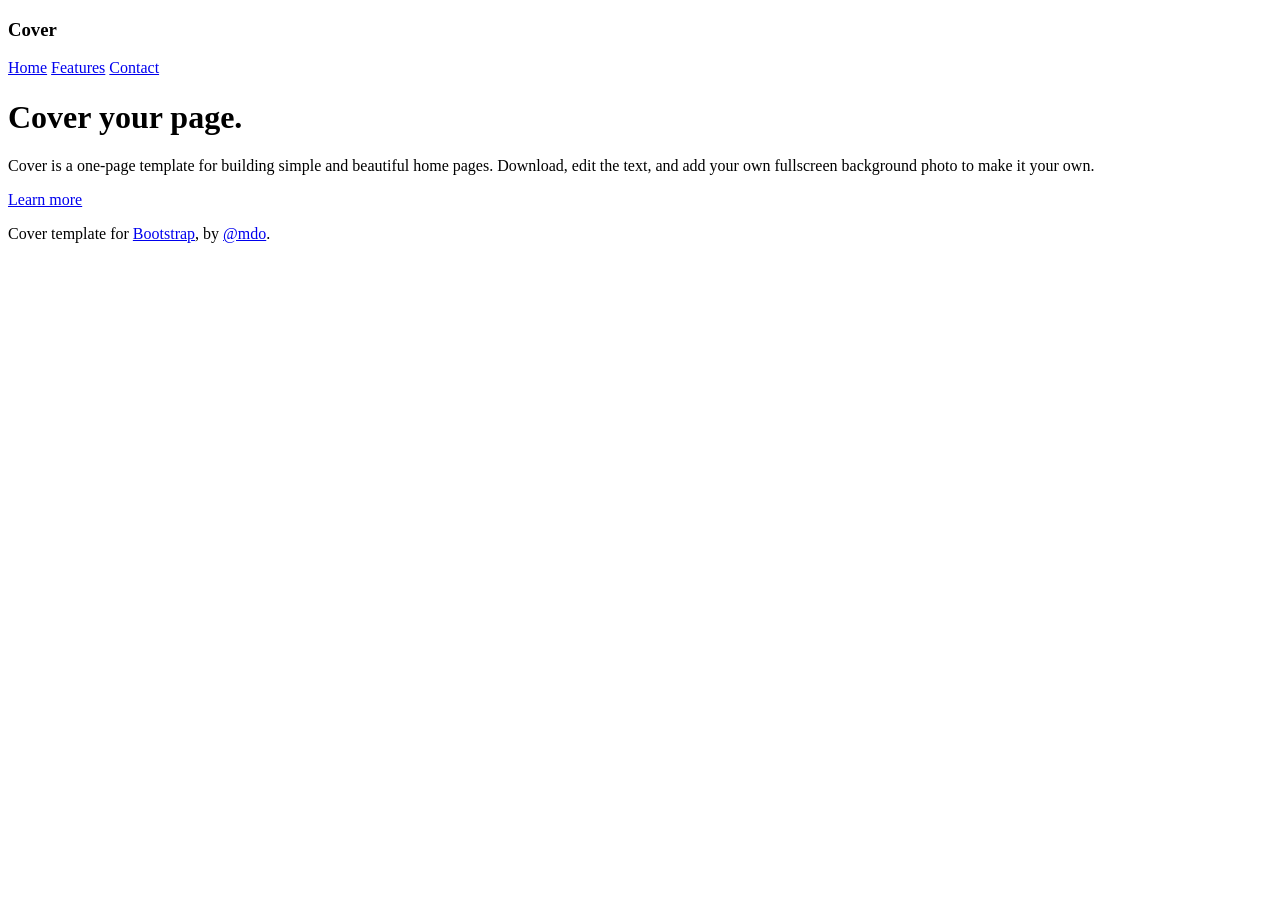
==== index.html @ f2c2c7a8 "Update index.html" ====
<!doctype html>
<html lang="en" class="h-100">
  <head>
    <meta charset="utf-8">
    <meta name="viewport" content="width=device-width, initial-scale=1">
    <meta name="description" content="">
    <meta name="author" content="Mark Otto, Jacob Thornton, and Bootstrap contributors">
    <meta name="generator" content="Hugo 0.84.0">
    <title>Cover Template · Bootstrap v5.0</title>

    <link rel="canonical" href="https://getbootstrap.com/docs/5.0/examples/cover/">

    

    <!-- Bootstrap core CSS -->
<link href="/cover.css" rel="stylesheet">

    <style>
      .bd-placeholder-img {
        font-size: 1.125rem;
        text-anchor: middle;
        -webkit-user-select: none;
        -moz-user-select: none;
        user-select: none;
      }

      @media (min-width: 768px) {
        .bd-placeholder-img-lg {
          font-size: 3.5rem;
        }
      }
    </style>

    
    <!-- Custom styles for this template -->
    <link href="cover.css" rel="stylesheet">
  </head>
  <body class="d-flex h-100 text-center text-white bg-dark">
    
<div class="cover-container d-flex w-100 h-100 p-3 mx-auto flex-column">
  <header class="mb-auto">
    <div>
      <h3 class="float-md-start mb-0">Cover</h3>
      <nav class="nav nav-masthead justify-content-center float-md-end">
        <a class="nav-link active" aria-current="page" href="#">Home</a>
        <a class="nav-link" href="#">Features</a>
        <a class="nav-link" href="#">Contact</a>
      </nav>
    </div>
  </header>

  <main class="px-3">
    <h1>Cover your page.</h1>
    <p class="lead">Cover is a one-page template for building simple and beautiful home pages. Download, edit the text, and add your own fullscreen background photo to make it your own.</p>
    <p class="lead">
      <a href="#" class="btn btn-lg btn-secondary fw-bold border-white bg-white">Learn more</a>
    </p>
  </main>

  <footer class="mt-auto text-white-50">
    <p>Cover template for <a href="https://getbootstrap.com/" class="text-white">Bootstrap</a>, by <a href="https://twitter.com/mdo" class="text-white">@mdo</a>.</p>
  </footer>
</div>


    
  </body>
</html>
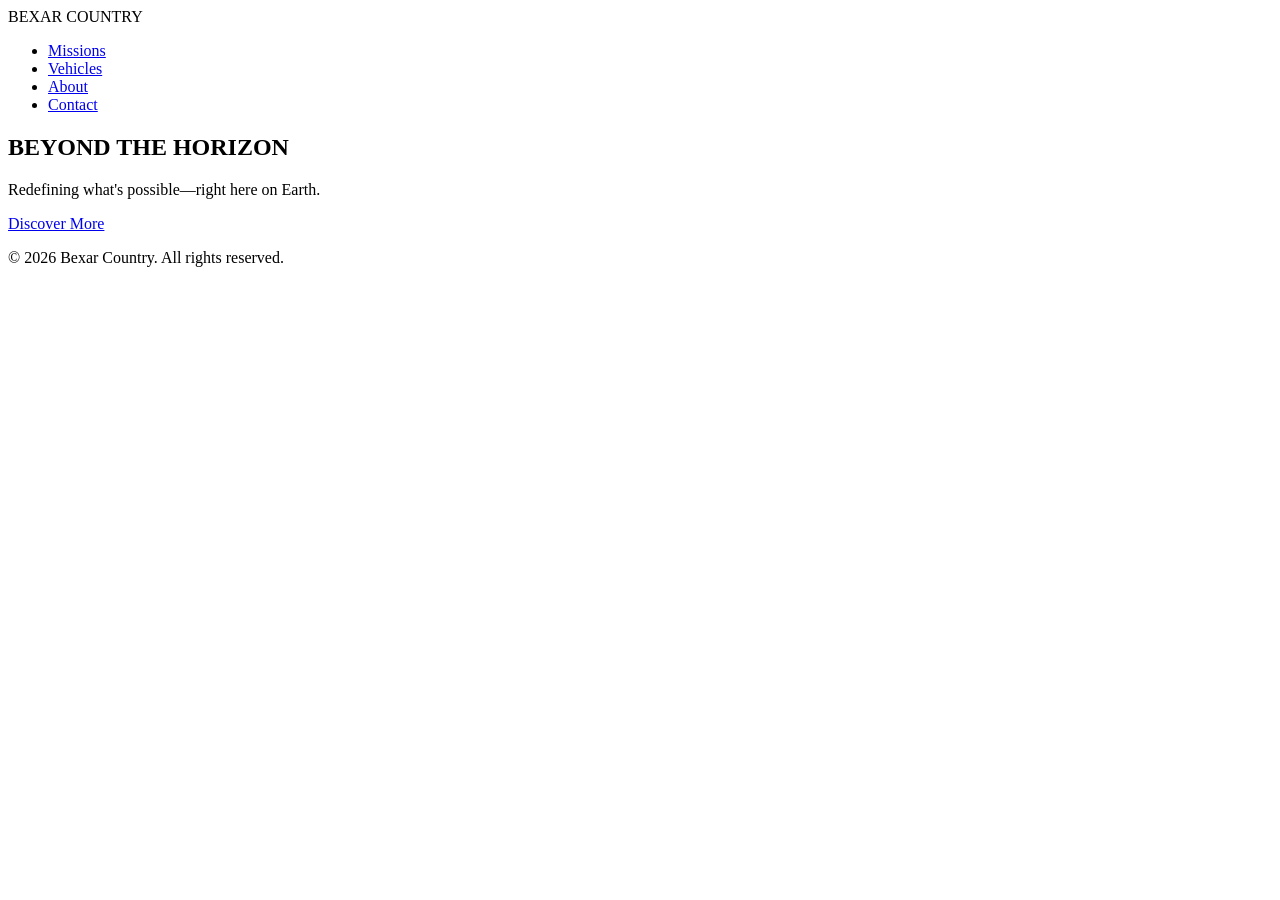
==== commit 7e61f15f: "Update index.html" ====
--- a/index.html
+++ b/index.html
@@ -1,68 +1,35 @@
-<!doctype html>
-<html lang="en" class="h-100">
-  <head>
-    <meta charset="utf-8">
-    <meta name="viewport" content="width=device-width, initial-scale=1">
-    <meta name="description" content="">
-    <meta name="author" content="Mark Otto, Jacob Thornton, and Bootstrap contributors">
-    <meta name="generator" content="Hugo 0.84.0">
-    <title>Cover Template · Bootstrap v5.0</title>
-
-    <link rel="canonical" href="https://getbootstrap.com/docs/5.0/examples/cover/">
-
-    
-
-    <!-- Bootstrap core CSS -->
-<link href="/cover.css" rel="stylesheet">
-
-    <style>
-      .bd-placeholder-img {
-        font-size: 1.125rem;
-        text-anchor: middle;
-        -webkit-user-select: none;
-        -moz-user-select: none;
-        user-select: none;
-      }
-
-      @media (min-width: 768px) {
-        .bd-placeholder-img-lg {
-          font-size: 3.5rem;
-        }
-      }
-    </style>
-
-    
-    <!-- Custom styles for this template -->
-    <link href="cover.css" rel="stylesheet">
-  </head>
-  <body class="d-flex h-100 text-center text-white bg-dark">
-    
-<div class="cover-container d-flex w-100 h-100 p-3 mx-auto flex-column">
-  <header class="mb-auto">
-    <div>
-      <h3 class="float-md-start mb-0">Cover</h3>
-      <nav class="nav nav-masthead justify-content-center float-md-end">
-        <a class="nav-link active" aria-current="page" href="#">Home</a>
-        <a class="nav-link" href="#">Features</a>
-        <a class="nav-link" href="#">Contact</a>
-      </nav>
-    </div>
+<!DOCTYPE html>
+<html lang="en">
+<head>
+  <meta charset="UTF-8" />
+  <meta name="viewport" content="width=device-width, initial-scale=1.0"/>
+  <title>Bexar Country | Explore the Edge</title>
+  <link rel="stylesheet" href="styles.css"/>
+  <link href="https://fonts.googleapis.com/css2?family=Inter:wght@300;400;600;700&display=swap" rel="stylesheet"/>
+</head>
+<body>
+  <header>
+    <nav>
+      <div class="logo">BEXAR COUNTRY</div>
+      <ul>
+        <li><a href="#">Missions</a></li>
+        <li><a href="#">Vehicles</a></li>
+        <li><a href="#">About</a></li>
+        <li><a href="#" class="btn">Contact</a></li>
+      </ul>
+    </nav>
   </header>
 
-  <main class="px-3">
-    <h1>Cover your page.</h1>
-    <p class="lead">Cover is a one-page template for building simple and beautiful home pages. Download, edit the text, and add your own fullscreen background photo to make it your own.</p>
-    <p class="lead">
-      <a href="#" class="btn btn-lg btn-secondary fw-bold border-white bg-white">Learn more</a>
-    </p>
-  </main>
+  <section class="hero">
+    <div class="hero-content">
+      <h1>BEYOND THE HORIZON</h1>
+      <p>Redefining what's possible—right here on Earth.</p>
+      <a href="#" class="btn primary">Discover More</a>
+    </div>
+  </section>
 
-  <footer class="mt-auto text-white-50">
-    <p>Cover template for <a href="https://getbootstrap.com/" class="text-white">Bootstrap</a>, by <a href="https://twitter.com/mdo" class="text-white">@mdo</a>.</p>
+  <footer>
+    <p>&copy; 2026 Bexar Country. All rights reserved.</p>
   </footer>
-</div>
-
-
-    
-  </body>
+</body>
 </html>
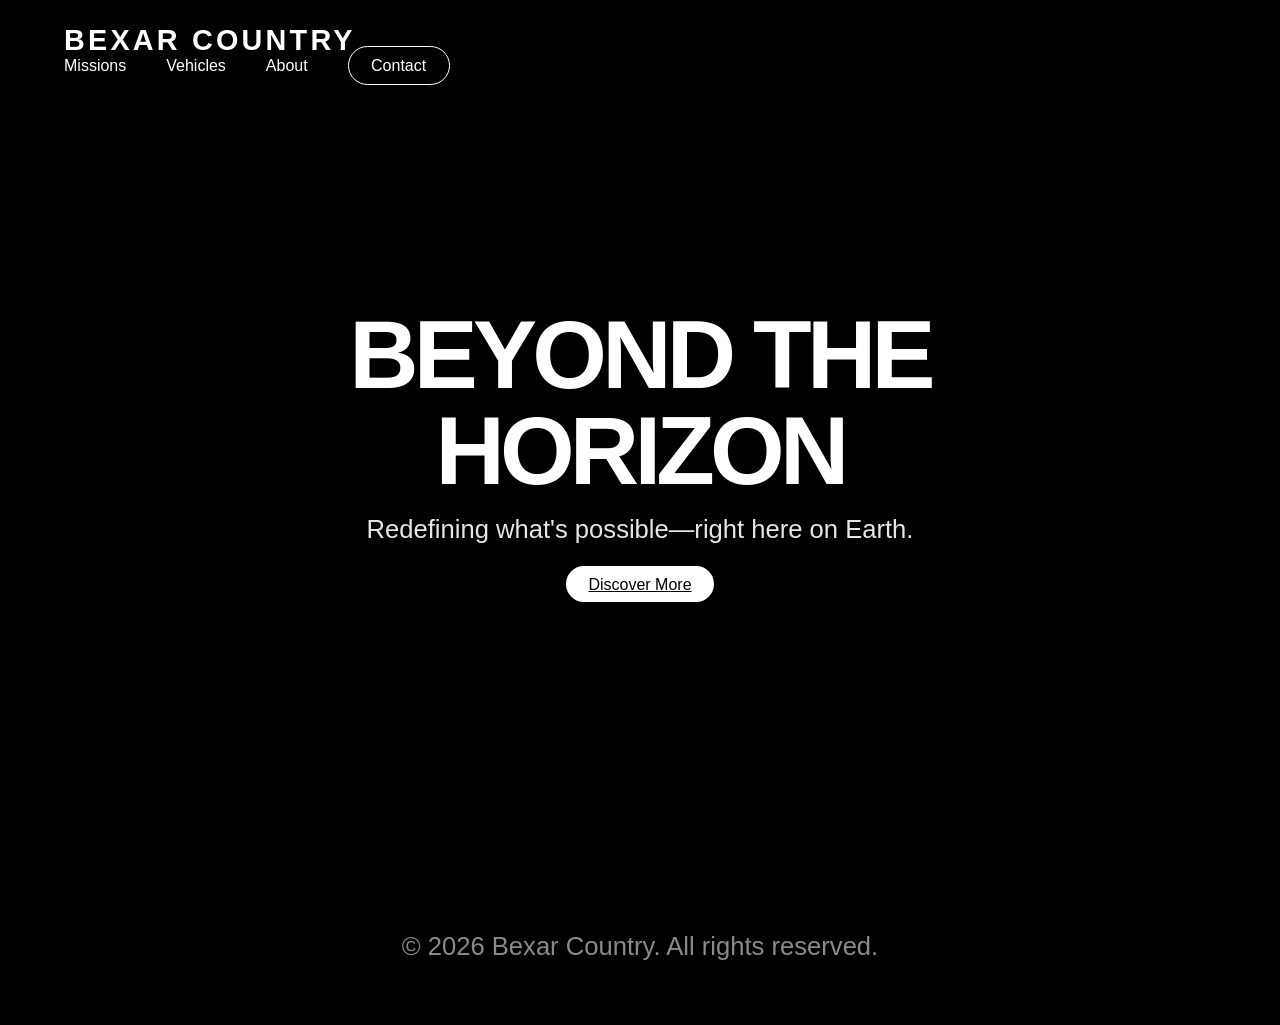
==== commit ff9bf589: "Update index.html" ====
--- a/index.html
+++ b/index.html
@@ -4,7 +4,7 @@
   <meta charset="UTF-8" />
   <meta name="viewport" content="width=device-width, initial-scale=1.0"/>
   <title>Bexar Country | Explore the Edge</title>
-  <link rel="stylesheet" href="styles.css"/>
+  <link rel="stylesheet" href="/styles.css"/>
   <link href="https://fonts.googleapis.com/css2?family=Inter:wght@300;400;600;700&display=swap" rel="stylesheet"/>
 </head>
 <body>
--- a/styles.css
+++ b/styles.css
@@ -0,0 +1,121 @@
+* {
+  margin: 0;
+  padding: 0;
+  box-sizing: border-box;
+}
+
+body {
+  font-family: 'Inter', sans-serif;
+  background: #000;
+  color: #fff;
+  overflow-x: hidden;
+}
+
+header {
+  position: fixed;
+  top: 0;
+  width: 100%;
+  padding: 1.5rem 5%;
+  display: flex;
+  justify-content: space-between;
+  align-items: center;
+  background: rgba(0,0,0,0.6);
+  backdrop-filter: blur(10px);
+  z-index: 100;
+}
+
+.logo {
+  font-size: 1.8rem;
+  font-weight: 700;
+  letter-spacing: 0.2rem;
+}
+
+nav ul {
+  display: flex;
+  list-style: none;
+  gap: 2.5rem;
+}
+
+nav a {
+  color: #fff;
+  text-decoration: none;
+  font-weight: 400;
+  transition: color 0.3s;
+}
+
+nav a:hover {
+  color: #ccc;
+}
+
+.btn {
+  padding: 0.6rem 1.4rem;
+  border: 1px solid #fff;
+  border-radius: 2rem;
+  background: transparent;
+  color: #fff;
+  cursor: pointer;
+  transition: all 0.3s;
+}
+
+.btn:hover {
+  background: #fff;
+  color: #000;
+}
+
+.primary {
+  background: #fff;
+  color: #000;
+  border: none;
+}
+
+.hero {
+  height: 100vh;
+  background: url('https://cdn.arstechnica.net/wp-content/uploads/2018/03/rocket1-1152x648.png') center/cover no-repeat;
+  display: flex;
+  align-items: center;
+  justify-content: center;
+  text-align: center;
+  position: relative;
+}
+
+.hero::before {
+  content: '';
+  position: absolute;
+  inset: 0;
+  background: linear-gradient(to bottom, rgba(0,0,0,0.4), rgba(0,0,0,0.7));
+}
+
+.hero-content {
+  position: relative;
+  z-index: 2;
+  max-width: 900px;
+  padding: 2rem;
+}
+
+h1 {
+  font-size: 6rem;
+  font-weight: 700;
+  margin-bottom: 1rem;
+  letter-spacing: -0.05em;
+  line-height: 1;
+}
+
+p {
+  font-size: 1.6rem;
+  font-weight: 300;
+  margin-bottom: 2rem;
+  opacity: 0.9;
+}
+
+footer {
+  padding: 2rem;
+  text-align: center;
+  font-size: 0.9rem;
+  opacity: 0.6;
+}
+
+/* Mobile tweaks */
+@media (max-width: 768px) {
+  h1 { font-size: 4rem; }
+  nav ul { gap: 1.5rem; font-size: 0.95rem; }
+}
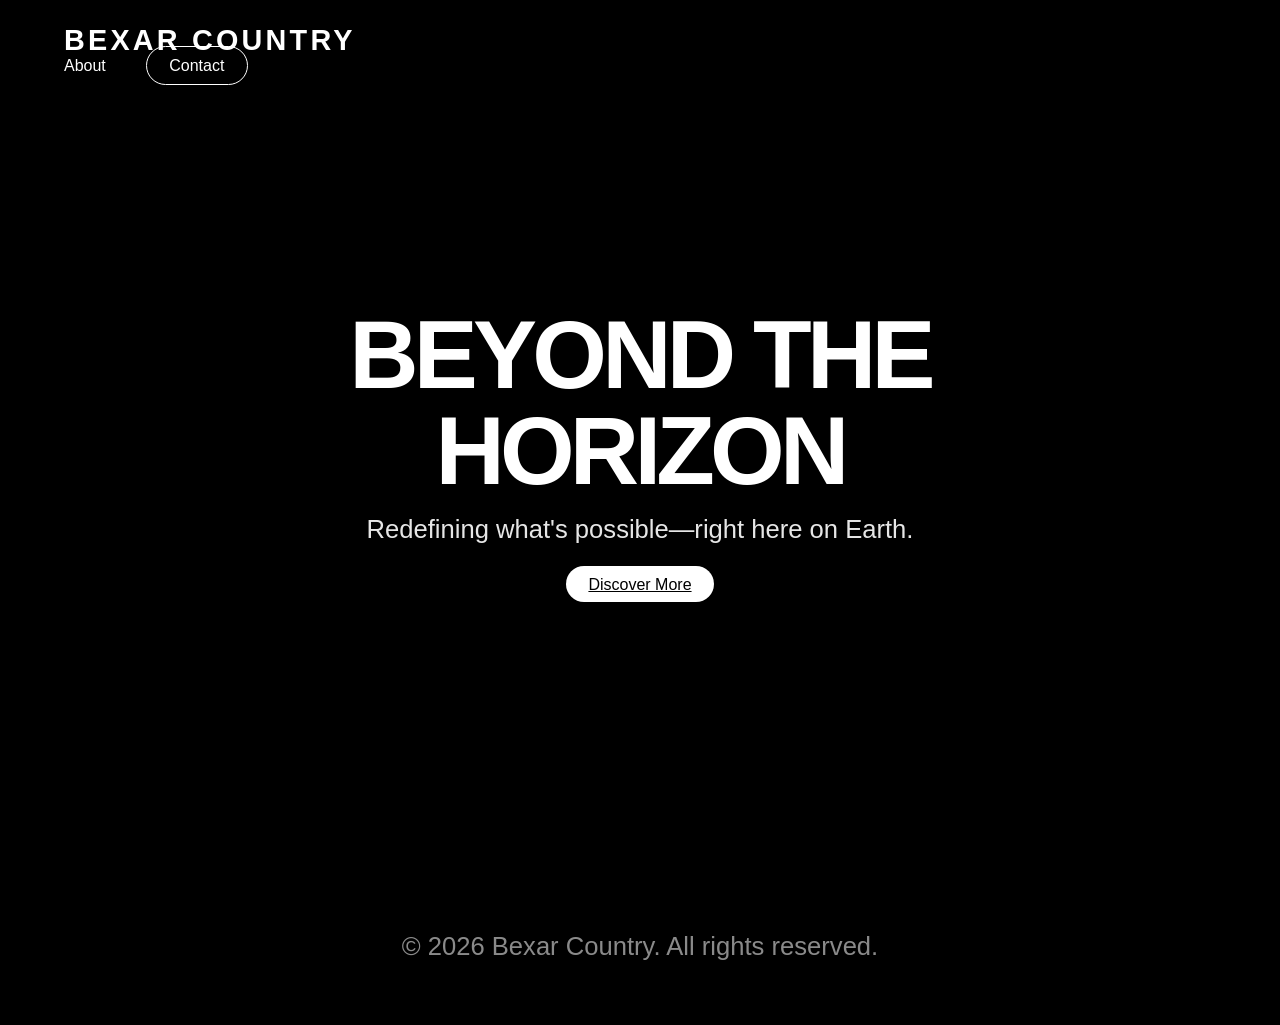
==== commit 5a638ae7: "Update index.html" ====
--- a/index.html
+++ b/index.html
@@ -12,8 +12,6 @@
     <nav>
       <div class="logo">BEXAR COUNTRY</div>
       <ul>
-        <li><a href="#">Missions</a></li>
-        <li><a href="#">Vehicles</a></li>
         <li><a href="#">About</a></li>
         <li><a href="#" class="btn">Contact</a></li>
       </ul>
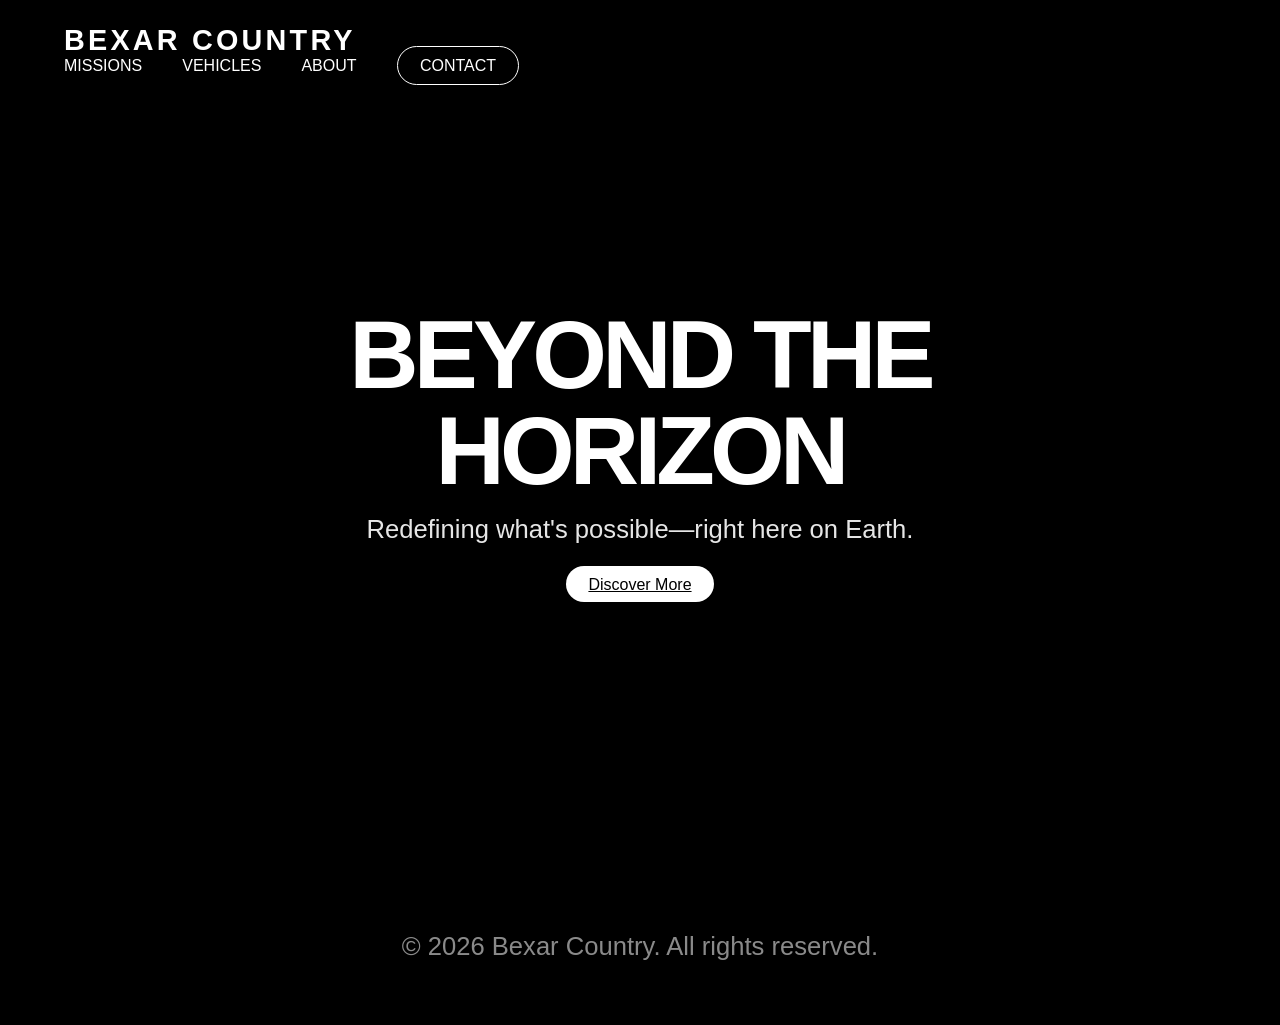
==== commit 063abbeb: "Update index.html" ====
--- a/index.html
+++ b/index.html
@@ -9,13 +9,15 @@
 </head>
 <body>
   <header>
-    <nav>
-      <div class="logo">BEXAR COUNTRY</div>
-      <ul>
-        <li><a href="#">About</a></li>
-        <li><a href="#" class="btn">Contact</a></li>
-      </ul>
-    </nav>
+   <nav>
+  <div class="logo">BEXAR COUNTRY</div>
+  <ul>
+    <li><a href="#">MISSIONS</a></li>
+    <li><a href="#">VEHICLES</a></li>
+    <li><a href="#">ABOUT</a></li>
+    <li><a href="#" class="btn">CONTACT</a></li>
+  </ul>
+</nav>
   </header>
 
   <section class="hero">
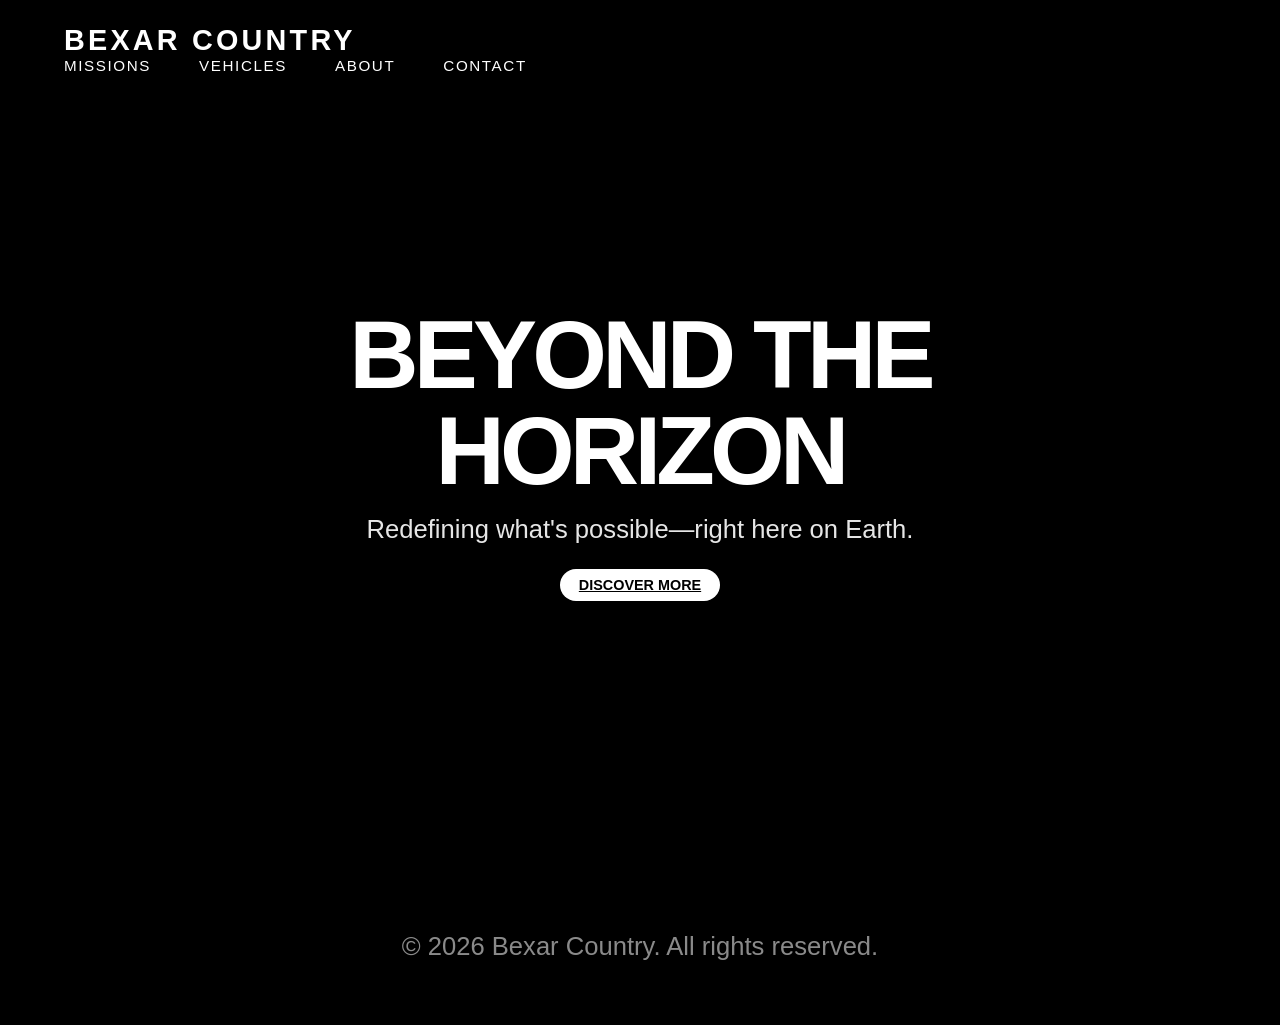
==== commit fff1f8d2: "Update index.html" ====
--- a/index.html
+++ b/index.html
@@ -15,7 +15,7 @@
     <li><a href="#">MISSIONS</a></li>
     <li><a href="#">VEHICLES</a></li>
     <li><a href="#">ABOUT</a></li>
-    <li><a href="#" class="btn">CONTACT</a></li>
+    <li><a href="#">CONTACT</a></li>
   </ul>
 </nav>
   </header>
--- a/styles.css
+++ b/styles.css
@@ -33,33 +33,43 @@
 nav ul {
   display: flex;
   list-style: none;
-  gap: 2.5rem;
+  gap: 3rem;
+  text-transform: uppercase;
+  font-weight: 500;
+  letter-spacing: 0.1rem;
 }
 
 nav a {
   color: #fff;
   text-decoration: none;
-  font-weight: 400;
-  transition: color 0.3s;
+  font-size: 0.95rem;
+  transition: all 0.4s ease;
+  position: relative;
 }
 
 nav a:hover {
-  color: #ccc;
+  color: #fff;
+  transform: scale(1.05);
+  opacity: 0.9;
 }
 
 .btn {
-  padding: 0.6rem 1.4rem;
+  padding: 0.5rem 1.2rem;
   border: 1px solid #fff;
-  border-radius: 2rem;
+  border-radius: 50px;
   background: transparent;
   color: #fff;
+  font-size: 0.9rem;
+  text-transform: uppercase;
+  font-weight: 600;
   cursor: pointer;
-  transition: all 0.3s;
+  transition: all 0.4s ease;
 }
 
 .btn:hover {
   background: #fff;
   color: #000;
+  transform: scale(1.05);
 }
 
 .primary {
@@ -117,5 +127,6 @@
 /* Mobile tweaks */
 @media (max-width: 768px) {
   h1 { font-size: 4rem; }
-  nav ul { gap: 1.5rem; font-size: 0.95rem; }
+  nav ul { gap: 1.5rem; font-size: 0.9rem; }
+  .logo { font-size: 1.5rem; }
 }
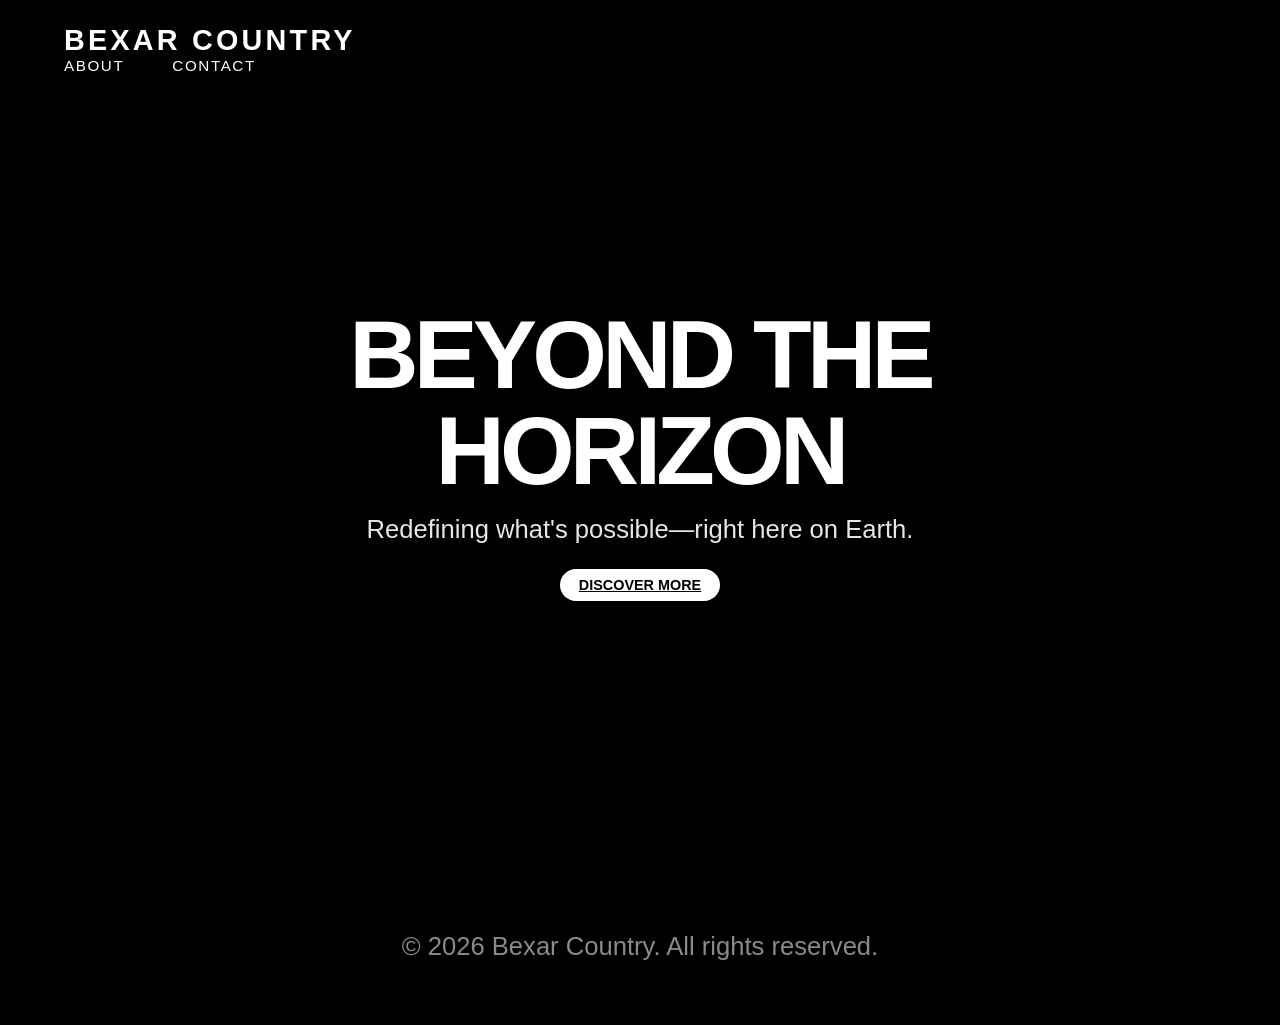
==== commit 6c5538a8: "Update index.html" ====
--- a/index.html
+++ b/index.html
@@ -12,8 +12,8 @@
    <nav>
   <div class="logo">BEXAR COUNTRY</div>
   <ul>
-    <li><a href="#">MISSIONS</a></li>
-    <li><a href="#">VEHICLES</a></li>
+    <!--<li><a href="#">MISSIONS</a></li>
+    <li><a href="#">VEHICLES</a></li>-->
     <li><a href="#">ABOUT</a></li>
     <li><a href="#">CONTACT</a></li>
   </ul>
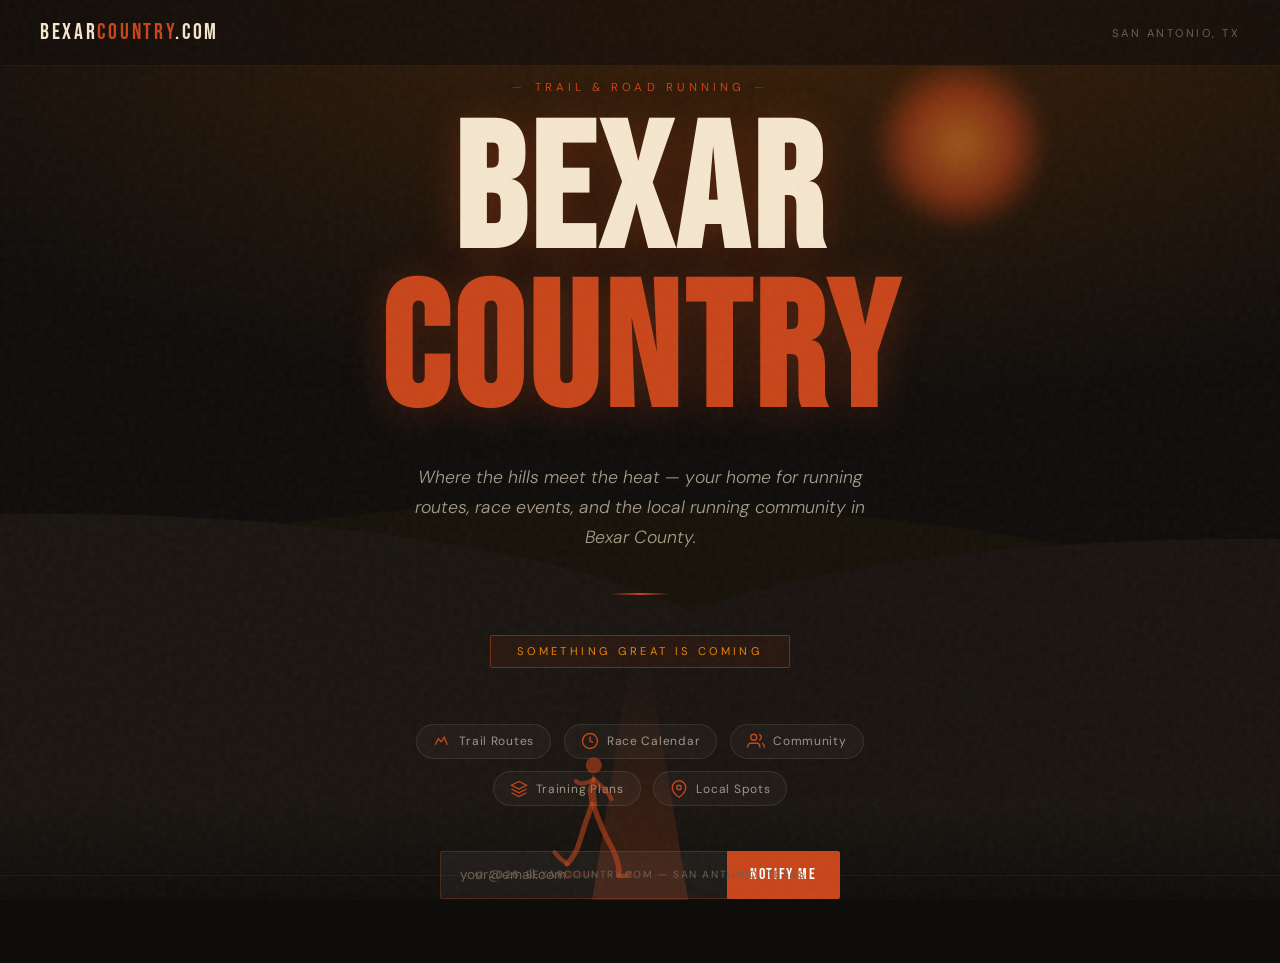
==== commit 5ebad61c: "Update index.html" ====
--- a/index.html
+++ b/index.html
@@ -2,34 +2,460 @@
 <html lang="en">
 <head>
   <meta charset="UTF-8" />
-  <meta name="viewport" content="width=device-width, initial-scale=1.0"/>
-  <title>Bexar Country | Explore the Edge</title>
-  <link rel="stylesheet" href="/styles.css"/>
-  <link href="https://fonts.googleapis.com/css2?family=Inter:wght@300;400;600;700&display=swap" rel="stylesheet"/>
+  <meta name="viewport" content="width=device-width, initial-scale=1.0" />
+  <title>BexarCountry.com — Coming Soon</title>
+  <link rel="preconnect" href="https://fonts.googleapis.com" />
+  <link rel="preconnect" href="https://fonts.gstatic.com" crossorigin />
+  <link href="https://fonts.googleapis.com/css2?family=Bebas+Neue&family=DM+Sans:ital,wght@0,300;0,400;0,600;1,300&display=swap" rel="stylesheet" />
+  <style>
+    *, *::before, *::after { box-sizing: border-box; margin: 0; padding: 0; }
+
+    :root {
+      --rust:   #C8451A;
+      --amber:  #E8840A;
+      --sand:   #F5E6CE;
+      --dark:   #0F0D0B;
+      --mid:    #1E1A14;
+      --muted:  #6B5F4E;
+    }
+
+    html, body {
+      height: 100%;
+      background: var(--dark);
+      color: var(--sand);
+      font-family: 'DM Sans', sans-serif;
+      overflow-x: hidden;
+    }
+
+    body::before {
+      content: '';
+      position: fixed;
+      inset: 0;
+      background-image: url("data:image/svg+xml,%3Csvg viewBox='0 0 200 200' xmlns='http://www.w3.org/2000/svg'%3E%3Cfilter id='n'%3E%3CfeTurbulence type='fractalNoise' baseFrequency='0.75' numOctaves='4' stitchTiles='stitch'/%3E%3C/filter%3E%3Crect width='100%25' height='100%25' filter='url(%23n)' opacity='1'/%3E%3C/svg%3E");
+      opacity: 0.04;
+      pointer-events: none;
+      z-index: 999;
+    }
+
+    .bg-scene {
+      position: fixed;
+      inset: 0;
+      overflow: hidden;
+      z-index: 0;
+    }
+
+    .bg-scene::before {
+      content: '';
+      position: absolute;
+      inset: 0;
+      background: radial-gradient(ellipse 120% 70% at 60% 0%, #3B1F08 0%, #0F0D0B 65%);
+    }
+
+    .hills {
+      position: absolute;
+      bottom: 0;
+      left: 0;
+      width: 100%;
+      height: 55%;
+    }
+
+    .hill-far {
+      position: absolute;
+      bottom: 30%;
+      left: -5%;
+      width: 110%;
+      height: 50%;
+      background: #161209;
+      border-radius: 50% 60% 0 0 / 80% 80% 0 0;
+    }
+
+    .hill-mid {
+      position: absolute;
+      bottom: 18%;
+      left: -10%;
+      width: 70%;
+      height: 60%;
+      background: #1A1510;
+      border-radius: 0 80% 0 0 / 0 60% 0 0;
+    }
+
+    .hill-mid2 {
+      position: absolute;
+      bottom: 18%;
+      right: -10%;
+      width: 65%;
+      height: 55%;
+      background: #191410;
+      border-radius: 80% 0 0 0 / 60% 0 0 0;
+    }
+
+    .ground {
+      position: absolute;
+      bottom: 0;
+      left: 0;
+      width: 100%;
+      height: 20%;
+      background: linear-gradient(to top, #0F0D0B, #1A1510);
+    }
+
+    .trail {
+      position: absolute;
+      bottom: 0;
+      left: 50%;
+      transform: translateX(-50%);
+      width: 160px;
+      height: 50%;
+      background: linear-gradient(to top, rgba(200,69,26,0.25) 0%, rgba(200,69,26,0.08) 60%, transparent 100%);
+      clip-path: polygon(20% 100%, 80% 100%, 55% 0%, 45% 0%);
+    }
+
+    .sun {
+      position: absolute;
+      top: 6%;
+      right: 18%;
+      width: 180px;
+      height: 180px;
+      border-radius: 50%;
+      background: radial-gradient(circle, #FF8C2A 0%, #C8451A 40%, transparent 70%);
+      filter: blur(8px);
+      opacity: 0.55;
+      animation: pulse-sun 4s ease-in-out infinite alternate;
+    }
+
+    @keyframes pulse-sun {
+      from { opacity: 0.45; transform: scale(1); }
+      to   { opacity: 0.65; transform: scale(1.06); }
+    }
+
+    .page {
+      position: relative;
+      z-index: 1;
+      min-height: 100vh;
+      display: flex;
+      flex-direction: column;
+      align-items: center;
+      justify-content: center;
+      padding: 5rem 2rem 4rem;
+      text-align: center;
+    }
+
+    .topbar {
+      position: fixed;
+      top: 0; left: 0; right: 0;
+      z-index: 10;
+      display: flex;
+      align-items: center;
+      justify-content: space-between;
+      padding: 1.2rem 2.5rem;
+      border-bottom: 1px solid rgba(200,69,26,0.15);
+      background: rgba(15,13,11,0.6);
+      backdrop-filter: blur(12px);
+    }
+
+    .topbar-logo {
+      font-family: 'Bebas Neue', sans-serif;
+      font-size: 1.4rem;
+      letter-spacing: 0.12em;
+      color: var(--sand);
+    }
+
+    .topbar-logo span { color: var(--rust); }
+
+    .topbar-tag {
+      font-size: 0.7rem;
+      letter-spacing: 0.22em;
+      text-transform: uppercase;
+      color: var(--muted);
+    }
+
+    .eyebrow {
+      font-size: 0.72rem;
+      letter-spacing: 0.35em;
+      text-transform: uppercase;
+      color: var(--rust);
+      margin-bottom: 1.4rem;
+      opacity: 0;
+      animation: fade-up 0.8s 0.2s forwards ease-out;
+    }
+
+    .eyebrow::before,
+    .eyebrow::after {
+      content: '—';
+      margin: 0 0.6rem;
+      opacity: 0.5;
+    }
+
+    h1 {
+      font-family: 'Bebas Neue', sans-serif;
+      font-size: clamp(5rem, 15vw, 11rem);
+      line-height: 0.9;
+      letter-spacing: 0.03em;
+      color: var(--sand);
+      text-shadow: 0 4px 40px rgba(200,69,26,0.3);
+      opacity: 0;
+      animation: fade-up 0.9s 0.4s forwards ease-out;
+    }
+
+    h1 .accent { color: var(--rust); }
+
+    .tagline {
+      margin-top: 1.8rem;
+      font-size: clamp(0.9rem, 2vw, 1.1rem);
+      font-weight: 300;
+      font-style: italic;
+      color: rgba(245,230,206,0.65);
+      max-width: 480px;
+      line-height: 1.7;
+      opacity: 0;
+      animation: fade-up 0.9s 0.6s forwards ease-out;
+    }
+
+    .divider {
+      margin: 2.5rem auto;
+      width: 60px;
+      height: 2px;
+      background: linear-gradient(90deg, transparent, var(--rust), transparent);
+      opacity: 0;
+      animation: fade-up 0.8s 0.8s forwards ease-out;
+    }
+
+    .badge {
+      display: inline-block;
+      padding: 0.55rem 1.6rem;
+      border: 1px solid rgba(200,69,26,0.5);
+      border-radius: 2px;
+      font-size: 0.7rem;
+      letter-spacing: 0.3em;
+      text-transform: uppercase;
+      color: var(--amber);
+      background: rgba(200,69,26,0.08);
+      backdrop-filter: blur(4px);
+      opacity: 0;
+      animation: fade-up 0.8s 1s forwards ease-out;
+    }
+
+    .features {
+      margin-top: 3.5rem;
+      display: flex;
+      flex-wrap: wrap;
+      gap: 0.8rem;
+      justify-content: center;
+      max-width: 560px;
+      opacity: 0;
+      animation: fade-up 0.9s 1.2s forwards ease-out;
+    }
+
+    .feat {
+      display: flex;
+      align-items: center;
+      gap: 0.5rem;
+      padding: 0.45rem 1rem;
+      border: 1px solid rgba(245,230,206,0.1);
+      border-radius: 100px;
+      font-size: 0.75rem;
+      letter-spacing: 0.06em;
+      color: rgba(245,230,206,0.6);
+      background: rgba(255,255,255,0.03);
+    }
+
+    .feat-icon {
+      width: 18px;
+      height: 18px;
+      color: var(--rust);
+      flex-shrink: 0;
+    }
+
+    .signup {
+      margin-top: 2.8rem;
+      display: flex;
+      gap: 0;
+      max-width: 400px;
+      width: 100%;
+      opacity: 0;
+      animation: fade-up 0.9s 1.4s forwards ease-out;
+    }
+
+    .signup input {
+      flex: 1;
+      padding: 0.85rem 1.2rem;
+      background: rgba(255,255,255,0.05);
+      border: 1px solid rgba(200,69,26,0.3);
+      border-right: none;
+      border-radius: 2px 0 0 2px;
+      color: var(--sand);
+      font-family: 'DM Sans', sans-serif;
+      font-size: 0.85rem;
+      outline: none;
+      transition: border-color 0.2s;
+    }
+
+    .signup input::placeholder { color: var(--muted); }
+    .signup input:focus { border-color: var(--rust); }
+
+    .signup button {
+      padding: 0.85rem 1.4rem;
+      background: var(--rust);
+      border: 1px solid var(--rust);
+      border-radius: 0 2px 2px 0;
+      color: #fff;
+      font-family: 'Bebas Neue', sans-serif;
+      font-size: 1rem;
+      letter-spacing: 0.1em;
+      cursor: pointer;
+      transition: background 0.2s, transform 0.1s;
+    }
+
+    .signup button:hover { background: var(--amber); border-color: var(--amber); }
+    .signup button:active { transform: scale(0.97); }
+
+    .runner-wrap {
+      position: fixed;
+      bottom: 0;
+      left: 0;
+      width: 100%;
+      pointer-events: none;
+      z-index: 2;
+      opacity: 0;
+      animation: fade-in 1.2s 1.6s forwards ease-out;
+    }
+
+    .footer {
+      position: fixed;
+      bottom: 1.2rem;
+      left: 0;
+      right: 0;
+      text-align: center;
+      font-size: 0.65rem;
+      letter-spacing: 0.15em;
+      text-transform: uppercase;
+      color: var(--muted);
+      z-index: 10;
+      opacity: 0;
+      animation: fade-in 1s 2s forwards ease-out;
+    }
+
+    @keyframes fade-up {
+      from { opacity: 0; transform: translateY(20px); }
+      to   { opacity: 1; transform: translateY(0); }
+    }
+
+    @keyframes fade-in {
+      from { opacity: 0; }
+      to   { opacity: 1; }
+    }
+
+    @media (max-width: 540px) {
+      .topbar { padding: 1rem 1.4rem; }
+      .signup { flex-direction: column; }
+      .signup input { border-right: 1px solid rgba(200,69,26,0.3); border-bottom: none; border-radius: 2px 2px 0 0; }
+      .signup button { border-radius: 0 0 2px 2px; }
+    }
+  </style>
 </head>
 <body>
-  <header>
-   <nav>
-  <div class="logo">BEXAR COUNTRY</div>
-  <ul>
-    <!--<li><a href="#">MISSIONS</a></li>
-    <li><a href="#">VEHICLES</a></li>-->
-    <li><a href="#">ABOUT</a></li>
-    <li><a href="#">CONTACT</a></li>
-  </ul>
-</nav>
+
+  <!-- Background Scene -->
+  <div class="bg-scene">
+    <div class="sun"></div>
+    <div class="hills">
+      <div class="hill-far"></div>
+      <div class="hill-mid"></div>
+      <div class="hill-mid2"></div>
+      <div class="ground"></div>
+      <div class="trail"></div>
+    </div>
+  </div>
+
+  <!-- Top Bar -->
+  <header class="topbar">
+    <div class="topbar-logo">Bexar<span>Country</span>.com</div>
+    <div class="topbar-tag">San Antonio, TX</div>
   </header>
 
-  <section class="hero">
-    <div class="hero-content">
-      <h1>BEYOND THE HORIZON</h1>
-      <p>Redefining what's possible—right here on Earth.</p>
-      <a href="#" class="btn primary">Discover More</a>
+  <!-- Main Content -->
+  <main class="page">
+    <div class="eyebrow">Trail & Road Running</div>
+
+    <h1>BEXAR<br><span class="accent">COUNTRY</span></h1>
+
+    <p class="tagline">Where the hills meet the heat — your home for running routes, race events, and the local running community in Bexar County.</p>
+
+    <div class="divider"></div>
+
+    <div class="badge">Something great is coming</div>
+
+    <div class="features">
+      <div class="feat">
+        <svg class="feat-icon" viewBox="0 0 24 24" fill="none" stroke="currentColor" stroke-width="1.8">
+          <path d="M3 17l4-8 4 4 4-6 4 10"/>
+        </svg>
+        Trail Routes
+      </div>
+      <div class="feat">
+        <svg class="feat-icon" viewBox="0 0 24 24" fill="none" stroke="currentColor" stroke-width="1.8">
+          <circle cx="12" cy="12" r="10"/><path d="M12 6v6l4 2"/>
+        </svg>
+        Race Calendar
+      </div>
+      <div class="feat">
+        <svg class="feat-icon" viewBox="0 0 24 24" fill="none" stroke="currentColor" stroke-width="1.8">
+          <path d="M17 21v-2a4 4 0 0 0-4-4H5a4 4 0 0 0-4 4v2"/><circle cx="9" cy="7" r="4"/>
+          <path d="M23 21v-2a4 4 0 0 0-3-3.87"/><path d="M16 3.13a4 4 0 0 1 0 7.75"/>
+        </svg>
+        Community
+      </div>
+      <div class="feat">
+        <svg class="feat-icon" viewBox="0 0 24 24" fill="none" stroke="currentColor" stroke-width="1.8">
+          <path d="M12 2L2 7l10 5 10-5-10-5z"/><path d="M2 17l10 5 10-5"/><path d="M2 12l10 5 10-5"/>
+        </svg>
+        Training Plans
+      </div>
+      <div class="feat">
+        <svg class="feat-icon" viewBox="0 0 24 24" fill="none" stroke="currentColor" stroke-width="1.8">
+          <path d="M21 10c0 7-9 13-9 13s-9-6-9-13a9 9 0 0 1 18 0z"/><circle cx="12" cy="10" r="3"/>
+        </svg>
+        Local Spots
+      </div>
     </div>
-  </section>
-
-  <footer>
-    <p>&copy; 2026 Bexar Country. All rights reserved.</p>
-  </footer>
+
+    <div class="signup">
+      <input type="email" placeholder="your@email.com" />
+      <button>Notify Me</button>
+    </div>
+  </main>
+
+  <!-- Runner Silhouette -->
+  <div class="runner-wrap">
+    <svg viewBox="0 0 1440 180" xmlns="http://www.w3.org/2000/svg" preserveAspectRatio="xMidYMax meet">
+      <!-- Ground line -->
+      <line x1="0" y1="158" x2="1440" y2="158" stroke="rgba(200,69,26,0.15)" stroke-width="1"/>
+      <!-- Runner silhouette centered -->
+      <g transform="translate(680, 20) scale(-1, 1)">
+        <!-- Head -->
+        <ellipse cx="12" cy="14" rx="9" ry="9" fill="rgba(200,69,26,0.55)"/>
+        <!-- Body -->
+        <path d="M12 23 L8 60 L16 60 L19 42 L12 23Z" fill="rgba(200,69,26,0.55)"/>
+        <!-- Left arm (forward) -->
+        <path d="M12 30 Q-4 44 -8 52" stroke="rgba(200,69,26,0.55)" stroke-width="5" fill="none" stroke-linecap="round"/>
+        <!-- Right arm (back) -->
+        <path d="M12 30 Q26 38 32 32" stroke="rgba(200,69,26,0.55)" stroke-width="5" fill="none" stroke-linecap="round"/>
+        <!-- Left leg (forward stride) -->
+        <path d="M12 60 Q4 85 -10 110 Q-18 128 -16 138" stroke="rgba(200,69,26,0.55)" stroke-width="6" fill="none" stroke-linecap="round"/>
+        <!-- Left foot -->
+        <path d="M-16 138 Q-24 140 -28 136" stroke="rgba(200,69,26,0.55)" stroke-width="5" fill="none" stroke-linecap="round"/>
+        <!-- Right leg (back kick) -->
+        <path d="M14 58 Q22 80 28 100 Q32 115 42 125" stroke="rgba(200,69,26,0.55)" stroke-width="6" fill="none" stroke-linecap="round"/>
+        <!-- Right foot (kick up) -->
+        <path d="M42 125 Q50 120 56 112" stroke="rgba(200,69,26,0.55)" stroke-width="5" fill="none" stroke-linecap="round"/>
+      </g>
+      <!-- Dust puff -->
+      <ellipse cx="650" cy="157" rx="22" ry="4" fill="rgba(200,69,26,0.12)"/>
+      <ellipse cx="635" cy="157" rx="14" ry="3" fill="rgba(200,69,26,0.08)"/>
+    </svg>
+  </div>
+
+  <!-- Footer -->
+  <footer class="footer">© 2026 BexarCountry.com — San Antonio, Texas</footer>
+
 </body>
 </html>
